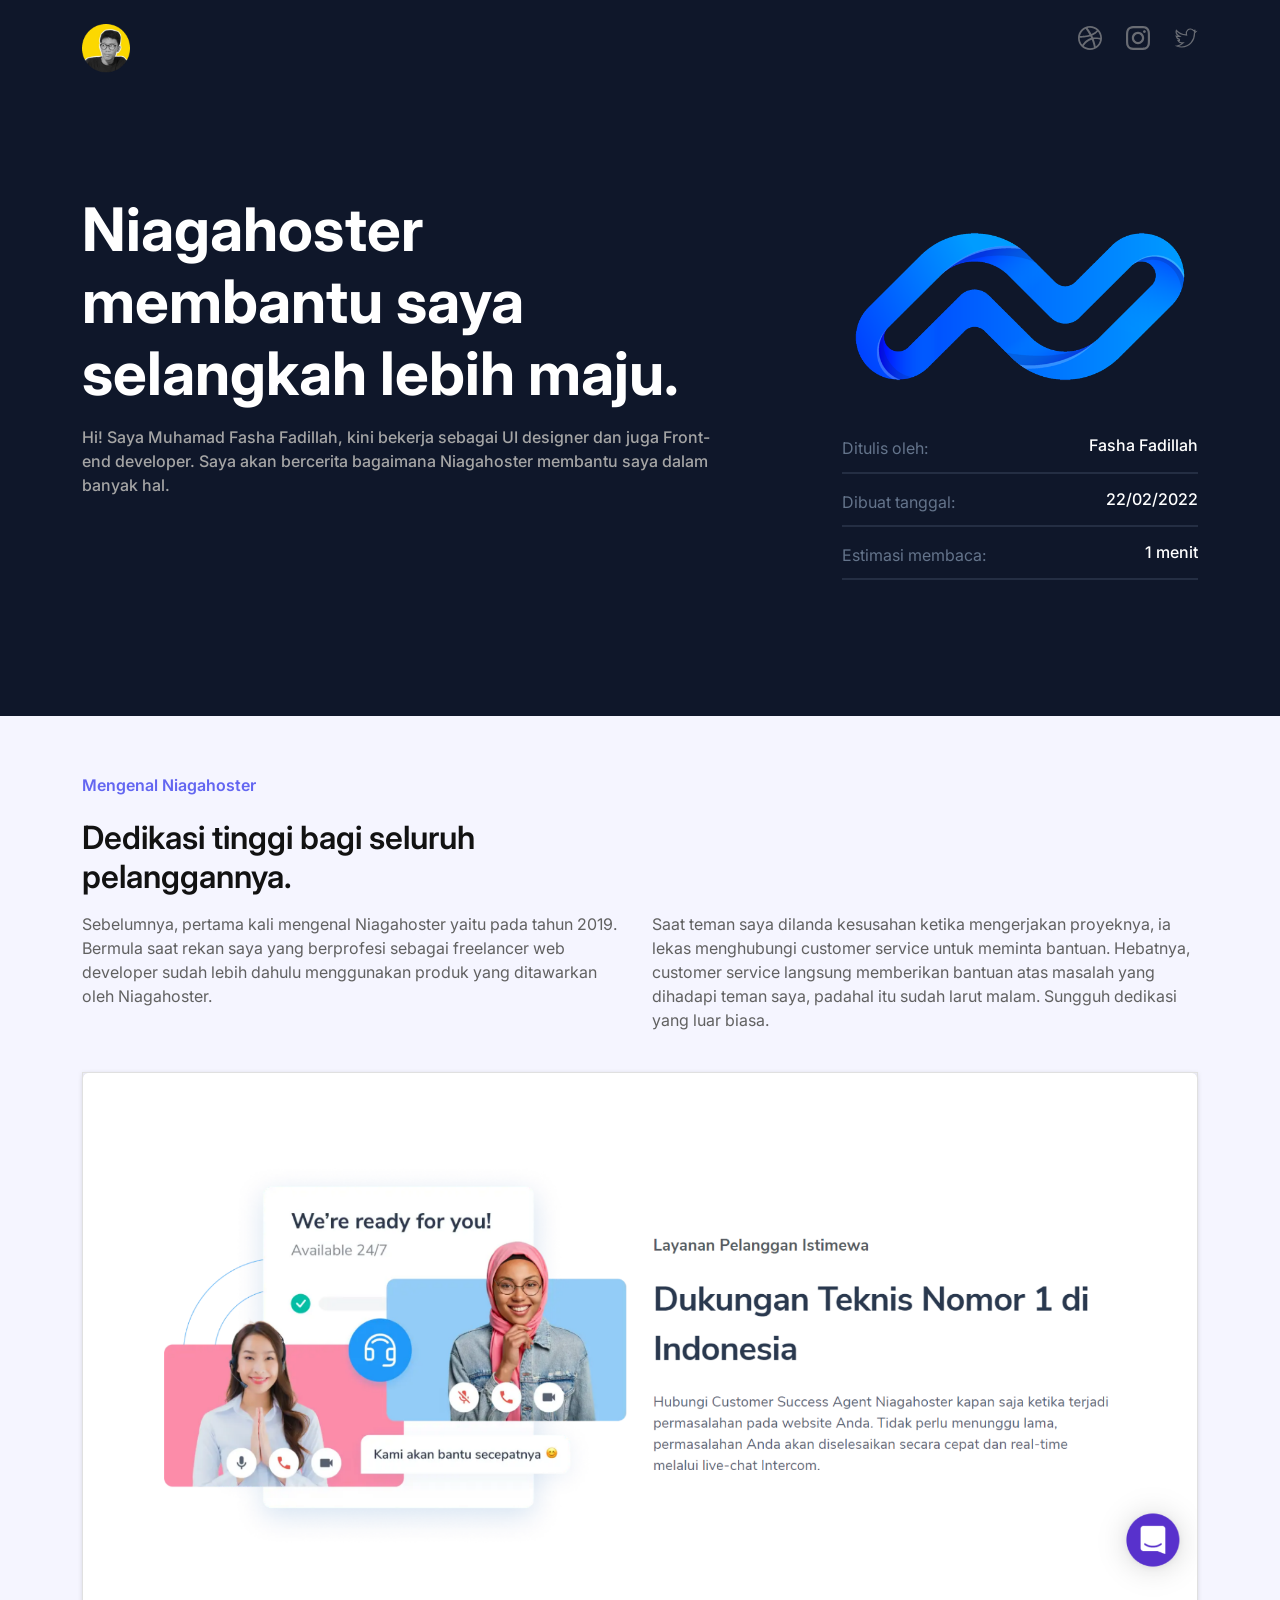
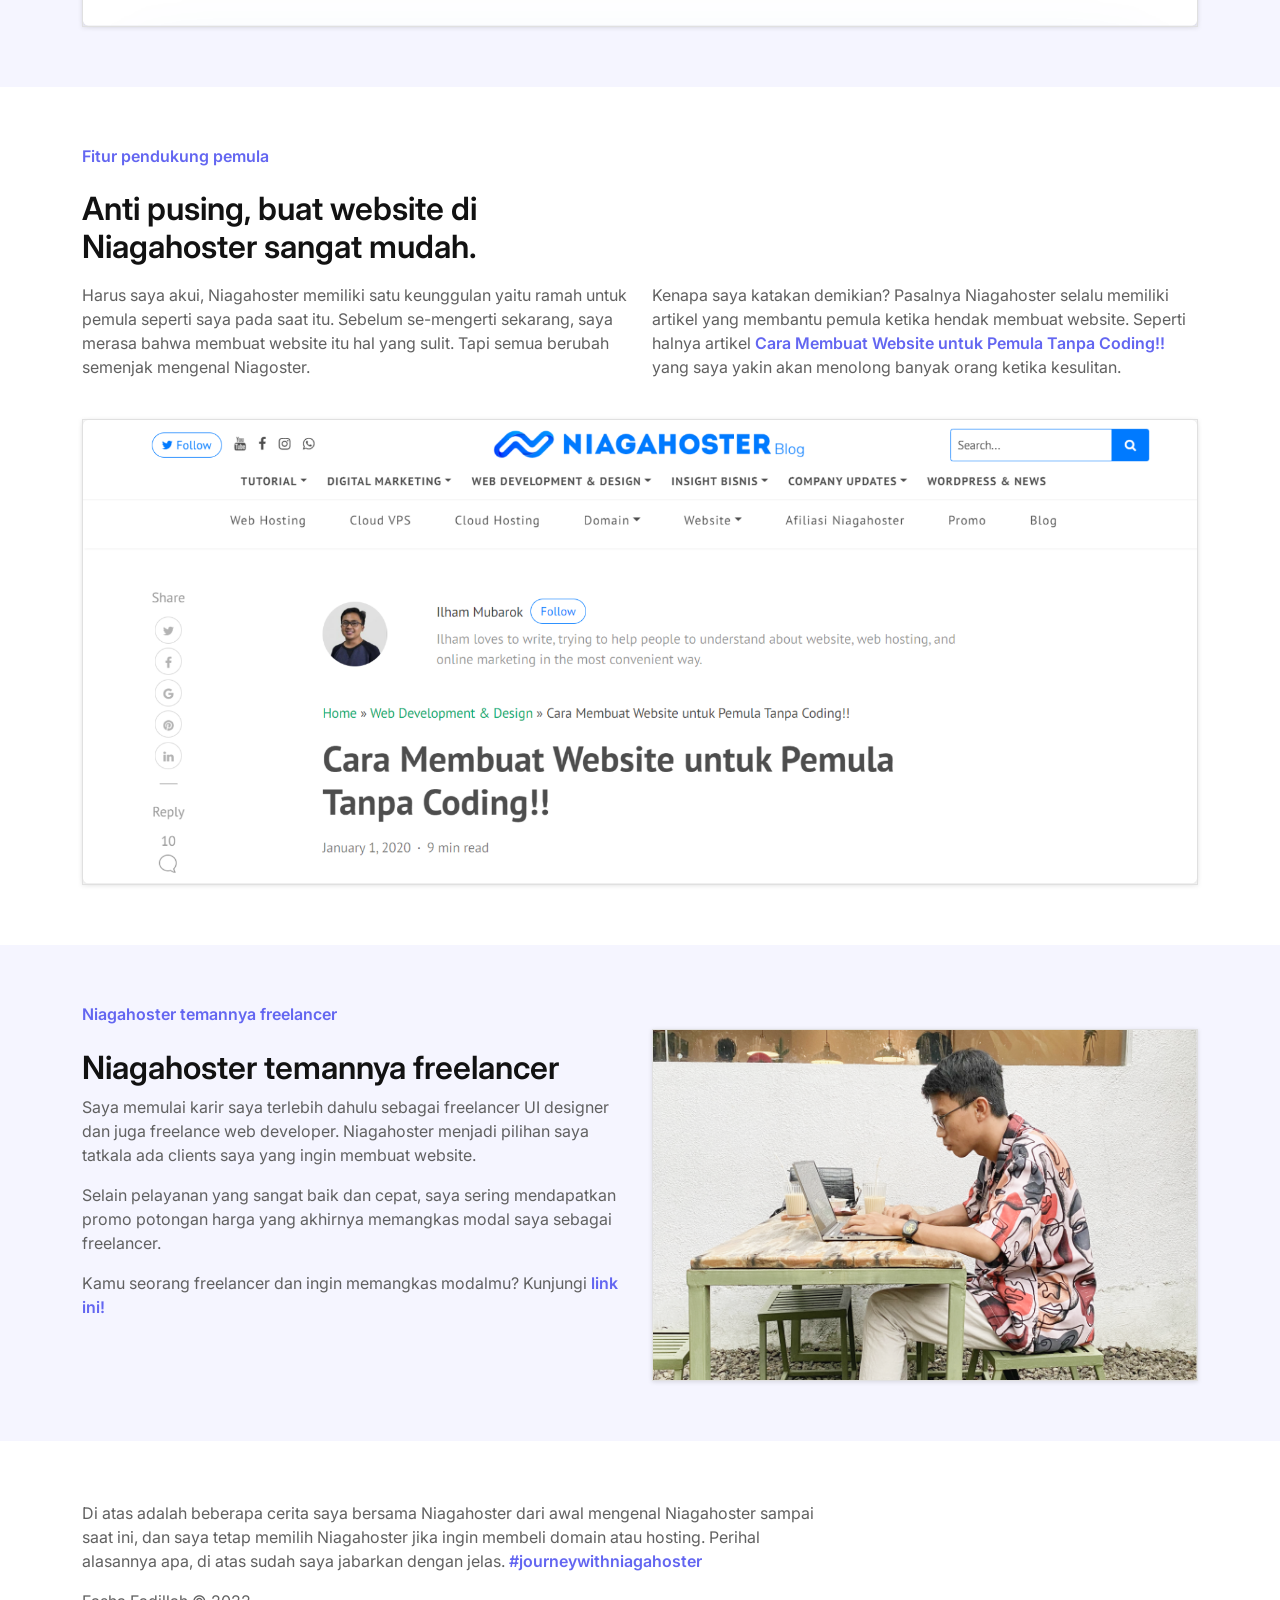
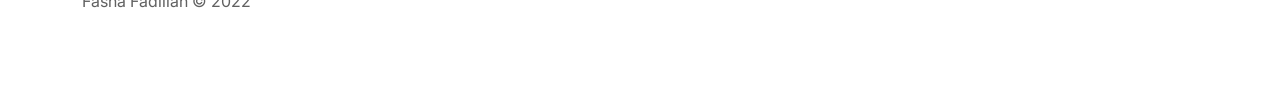
==== index.html @ b2627de4 "commit pertama bismillah menang lomba" ====
<!DOCTYPE html>
<html lang="en">
  <head>
    <meta charset="utf-8" />
    <meta name="viewport" content="width=device-width, initial-scale=1" />
    <title>Fasha Fadillah | UI Designer</title>
    <link rel="preconnect" href="https://fonts.googleapis.com" />
    <link rel="preconnect" href="https://fonts.gstatic.com" crossorigin />
    <link href="https://fonts.googleapis.com/css2?family=Inter:wght@400;500;600;700&display=swap" rel="stylesheet" />
    <link href="https://cdn.jsdelivr.net/npm/bootstrap@5.2.0-beta1/dist/css/bootstrap.min.css" rel="stylesheet" integrity="sha384-0evHe/X+R7YkIZDRvuzKMRqM+OrBnVFBL6DOitfPri4tjfHxaWutUpFmBp4vmVor" crossorigin="anonymous" />
    <link rel="stylesheet" href="style.css" />
  </head>
  <body>
    <header>
      <!-- NAVBAR -->
      <nav class="mt-4">
        <div class="container">
          <div class="d-flex justify-content-between">
            <a href="#">
              <img width="48" src="assets/images/photo-profil.png" alt="photo-profil" />
            </a>
            <ul class="d-flex">
              <li class="pe-4">
                <a href="https://dribbble.com/fasfashan" target="_blank">
                  <img src="assets/icons/Dribbble.svg" alt="dribbble" />
                </a>
              </li>
              <li class="pe-4">
                <a href="https://Instagram.com/fasfashan" target="_blank">
                  <img src="assets/icons/Instagram.svg" alt="Instagram" />
                </a>
              </li>
              <li>
                <a href="https://Twitter.com/fasfashan" target="_blank">
                  <img src="assets/icons/Twitter.svg" alt="Twitter" />
                </a>
              </li>
            </ul>
          </div>
        </div>
      </nav>
      <!-- NAVBAR -->
      <!-- HERO SECTION -->
      <section id="hero-section">
        <div class="container">
          <div class="row align-items-start d-flex justify-content-between content-hero">
            <div class="col-xl-7">
              <h1>Niagahoster membantu saya selangkah lebih maju.</h1>
              <p>Hi! Saya Muhamad Fasha Fadillah, kini bekerja sebagai UI designer dan juga Front-end developer. Saya akan bercerita bagaimana Niagahoster membantu saya dalam banyak hal.</p>
            </div>
            <div class="col-xl-4 description">
              <img width="100%" class="mb-5" src="assets/images/niagahoster-logo-alt.png" alt="logo-niagahoster" />
              <div class="d-flex justify-content-between">
                <span>Ditulis oleh:</span>
                <h5>Fasha Fadillah</h5>
              </div>
              <hr />
              <div class="d-flex justify-content-between">
                <span>Dibuat tanggal:</span>
                <h5>22/02/2022</h5>
              </div>
              <hr />
              <div class="d-flex justify-content-between">
                <span>Estimasi membaca:</span>
                <h5>1 menit</h5>
              </div>
              <hr />
            </div>
          </div>
        </div>
      </section>
    </header>
    <!-- HERO SECTION -->
    <!-- MENGENAL NIAGAHOSTER -->
    <section id="mengenal-niagahoster">
      <div class="container">
        <div class="row">
          <div class="col">
            <h5>Mengenal Niagahoster</h5>
          </div>
        </div>
        <div class="row">
          <div class="col-xl-6">
            <h2>Dedikasi tinggi bagi seluruh pelanggannya.</h2>
          </div>
        </div>
        <div class="row">
          <div class="col-xl-6">
            <p>Sebelumnya, pertama kali mengenal Niagahoster yaitu pada tahun 2019. Bermula saat rekan saya yang berprofesi sebagai freelancer web developer sudah lebih dahulu menggunakan produk yang ditawarkan oleh Niagahoster.</p>
          </div>
          <div class="col-xl-6">
            <p>
              Saat teman saya dilanda kesusahan ketika mengerjakan proyeknya, ia lekas menghubungi customer service untuk meminta bantuan. Hebatnya, customer service langsung memberikan bantuan atas masalah yang dihadapi teman saya, padahal
              itu sudah larut malam. Sungguh dedikasi yang luar biasa.
            </p>
          </div>
        </div>
        <div class="row img-section">
          <div class="col">
            <img width="100%" src="assets/images/customer-service.png" alt="customer-service" />
          </div>
        </div>
      </div>
    </section>
    <!-- MENGENAL NIAGAHOSTER -->
    <!-- FITUR NIAGAHOSTER -->
    <section id="fitur-pemula">
      <div class="container">
        <div class="row">
          <div class="col">
            <h5>Fitur pendukung pemula</h5>
          </div>
        </div>
        <div class="row">
          <div class="col-xl-6">
            <h2>Anti pusing, buat website di Niagahoster sangat mudah.</h2>
          </div>
        </div>
        <div class="row">
          <div class="col-xl-6">
            <p>
              Harus saya akui, Niagahoster memiliki satu keunggulan yaitu ramah untuk pemula seperti saya pada saat itu. Sebelum se-mengerti sekarang, saya merasa bahwa membuat website itu hal yang sulit. Tapi semua berubah semenjak
              mengenal Niagoster.
            </p>
          </div>
          <div class="col-xl-6">
            <p>
              Kenapa saya katakan demikian? Pasalnya Niagahoster selalu memiliki artikel yang membantu pemula ketika hendak membuat website. Seperti halnya artikel
              <span> <a href="https://www.niagahoster.co.id/blog/cara-membuat-website/" target="_blank"> Cara Membuat Website untuk Pemula Tanpa Coding!!</a></span> yang saya yakin akan menolong banyak orang ketika kesulitan.
            </p>
          </div>
        </div>
        <div class="row img-section">
          <div class="col">
            <img width="100%" src="assets/images/blog-niagahoster.png" alt="blog-niagahoster" />
          </div>
        </div>
      </div>
    </section>
    <!-- FITUR NIAGAHOSTER -->
    <!-- MENGENAL NIAGAHOSTER -->
    <section id="mengenal-niagahoster">
      <div class="container">
        <div class="row">
          <div class="col"></div>
        </div>

        <div class="row">
          <div class="col-xl-6">
            <h5>Niagahoster temannya freelancer</h5>
            <h2>Niagahoster temannya freelancer</h2>
            <p>Saya memulai karir saya terlebih dahulu sebagai freelancer UI designer dan juga freelance web developer. Niagahoster menjadi pilihan saya tatkala ada clients saya yang ingin membuat website.</p>
            <p>Selain pelayanan yang sangat baik dan cepat, saya sering mendapatkan promo potongan harga yang akhirnya memangkas modal saya sebagai freelancer.</p>
            <p>
              Kamu seorang freelancer dan ingin memangkas modalmu? Kunjungi <span> <a href="https://www.niagahoster.co.id/" target="_blank"> link ini!</a></span>
            </p>
          </div>
          <div class="col-xl-6">
            <img width="100%" src="assets/images/foto-fasha.png" alt="foto-fasha" />
          </div>
          <div class="row img-section"></div>
        </div>
      </div>
    </section>
    <!-- MENGENAL NIAGAHOSTER -->
    <!-- FOOTER -->
    <footer>
      <div class="container">
        <div class="row">
          <div class="col-xl-8">
            <p>
              Di atas adalah beberapa cerita saya bersama Niagahoster dari awal mengenal Niagahoster sampai saat ini, dan saya tetap memilih Niagahoster jika ingin membeli domain atau hosting. Perihal alasannya apa, di atas sudah saya
              jabarkan dengan jelas. <span>#journeywithniagahoster</span>
            </p>
            <p>Fasha Fadillah © 2022</p>
          </div>
          <div class="col-xl-3"></div>
        </div>
      </div>
    </footer>
    <!-- FOOTER -->
    <script src="https://cdn.jsdelivr.net/npm/bootstrap@5.2.0-beta1/dist/js/bootstrap.bundle.min.js" integrity="sha384-pprn3073KE6tl6bjs2QrFaJGz5/SUsLqktiwsUTF55Jfv3qYSDhgCecCxMW52nD2" crossorigin="anonymous"></script>
  </body>
</html>
---- style.css ----
body {
  font-family: "Inter", sans-serif;
  background-color: #0f172a;
}
.container {
  width: 95%;
}
ul {
  padding-left: 0;
}
li {
  list-style: none;
}
nav ul li a img {
  opacity: 0.6;
}
nav ul li a img:hover {
  opacity: 1;
  transition: all 0.3s;
}

#hero-section .content-hero {
  padding: 120px 0;
}
#hero-section h1 {
  color: white;
  font-size: 3.75rem;
  font-weight: 700;
}
#hero-section p {
  color: #a5a5a5;
  font-weight: 500;
  margin-top: 16px;
}
#hero-section span {
  color: #64748b;
}
#hero-section hr {
  border: 1px solid #64748b;
  margin-top: 8px;
}
#hero-section h5 {
  font-size: 1rem;
  color: white;
  font-weight: 500;
}

#hero-section .description {
  margin-top: 32px;
}

#mengenal-niagahoster {
  background-color: #f5f5ff;
  padding: 60px 0;
}
#mengenal-niagahoster h5 {
  color: #6366f1;
  margin-bottom: 24px;
  font-weight: 600;
  font-size: 1rem;
}
#mengenal-niagahoster h2 {
  color: #121212;
  font-size: 2rem;
  font-weight: 600;
}
#mengenal-niagahoster p {
  color: #616161;
  margin-top: 8px;
}
#mengenal-niagahoster img {
  margin-top: 24px;
  border: 1px solid #e0e0e0;
  filter: drop-shadow(0px 1px 2px rgba(0, 0, 0, 0.12));
}

#mengenal-niagahoster p span a {
  color: #6366f1;
  font-weight: 600;
  text-decoration: none;
}
#mengenal-niagahoster p span a:hover {
  color: #4647a7;
  font-weight: 600;
  text-decoration: none;
}

#fitur-pemula {
  padding: 60px 0;
  background-color: rgb(255, 255, 255);
}
#fitur-pemula h5 {
  color: #6366f1;
  margin-bottom: 24px;
  font-weight: 600;
  font-size: 1rem;
}
#fitur-pemula h2 {
  color: #121212;
  font-size: 2rem;
  font-weight: 600;
}
#fitur-pemula p {
  color: #616161;
  margin-top: 8px;
}
#fitur-pemula img {
  margin-top: 24px;
  border: 1px solid #e0e0e0;
  filter: drop-shadow(0px 1px 2px rgba(0, 0, 0, 0.12));
}
#fitur-pemula p span a {
  color: #6366f1;
  font-weight: 600;
  text-decoration: none;
}
#fitur-pemula p span :hover {
  color: #4647a7;
  font-weight: 600;
  text-decoration: none;
}

footer {
  padding: 60px 0;
  background-color: white;
}
footer p {
  color: #616161;
}
footer p span {
  color: #6366f1;
  font-weight: 600;
}
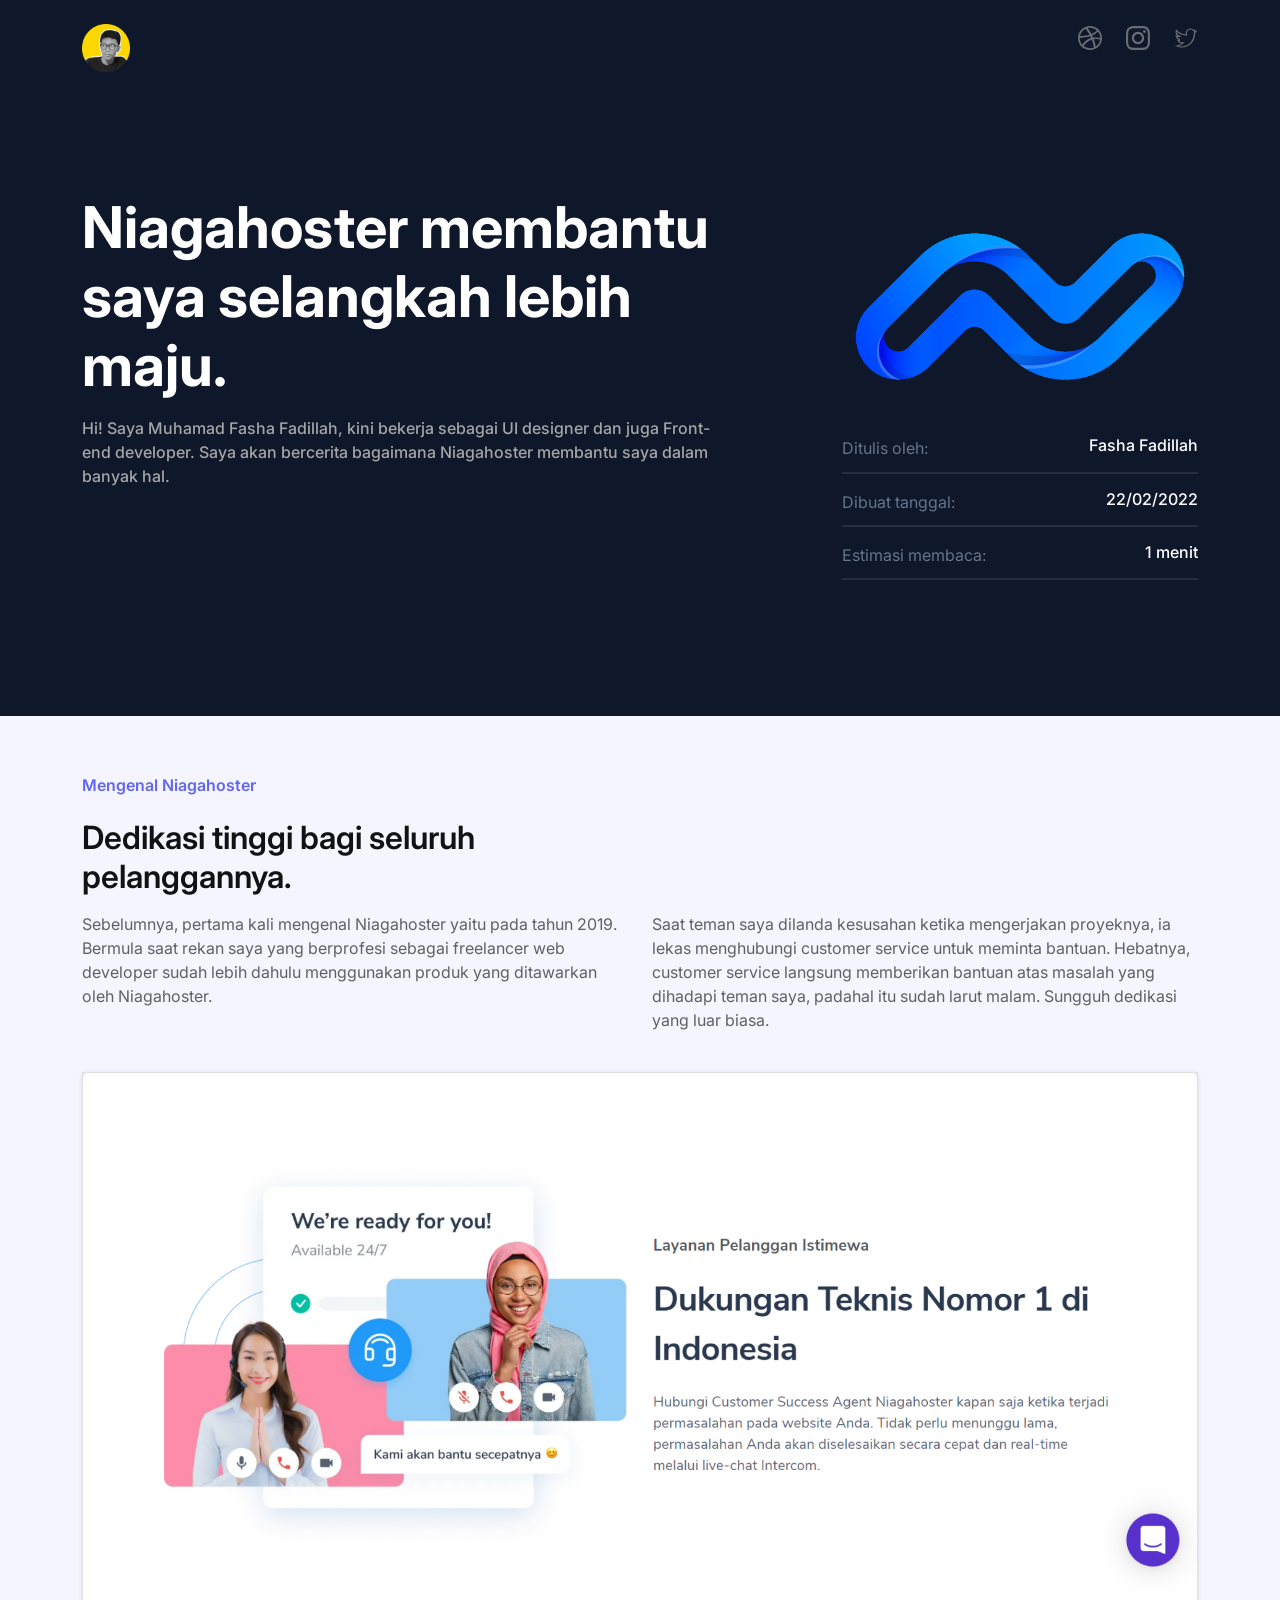
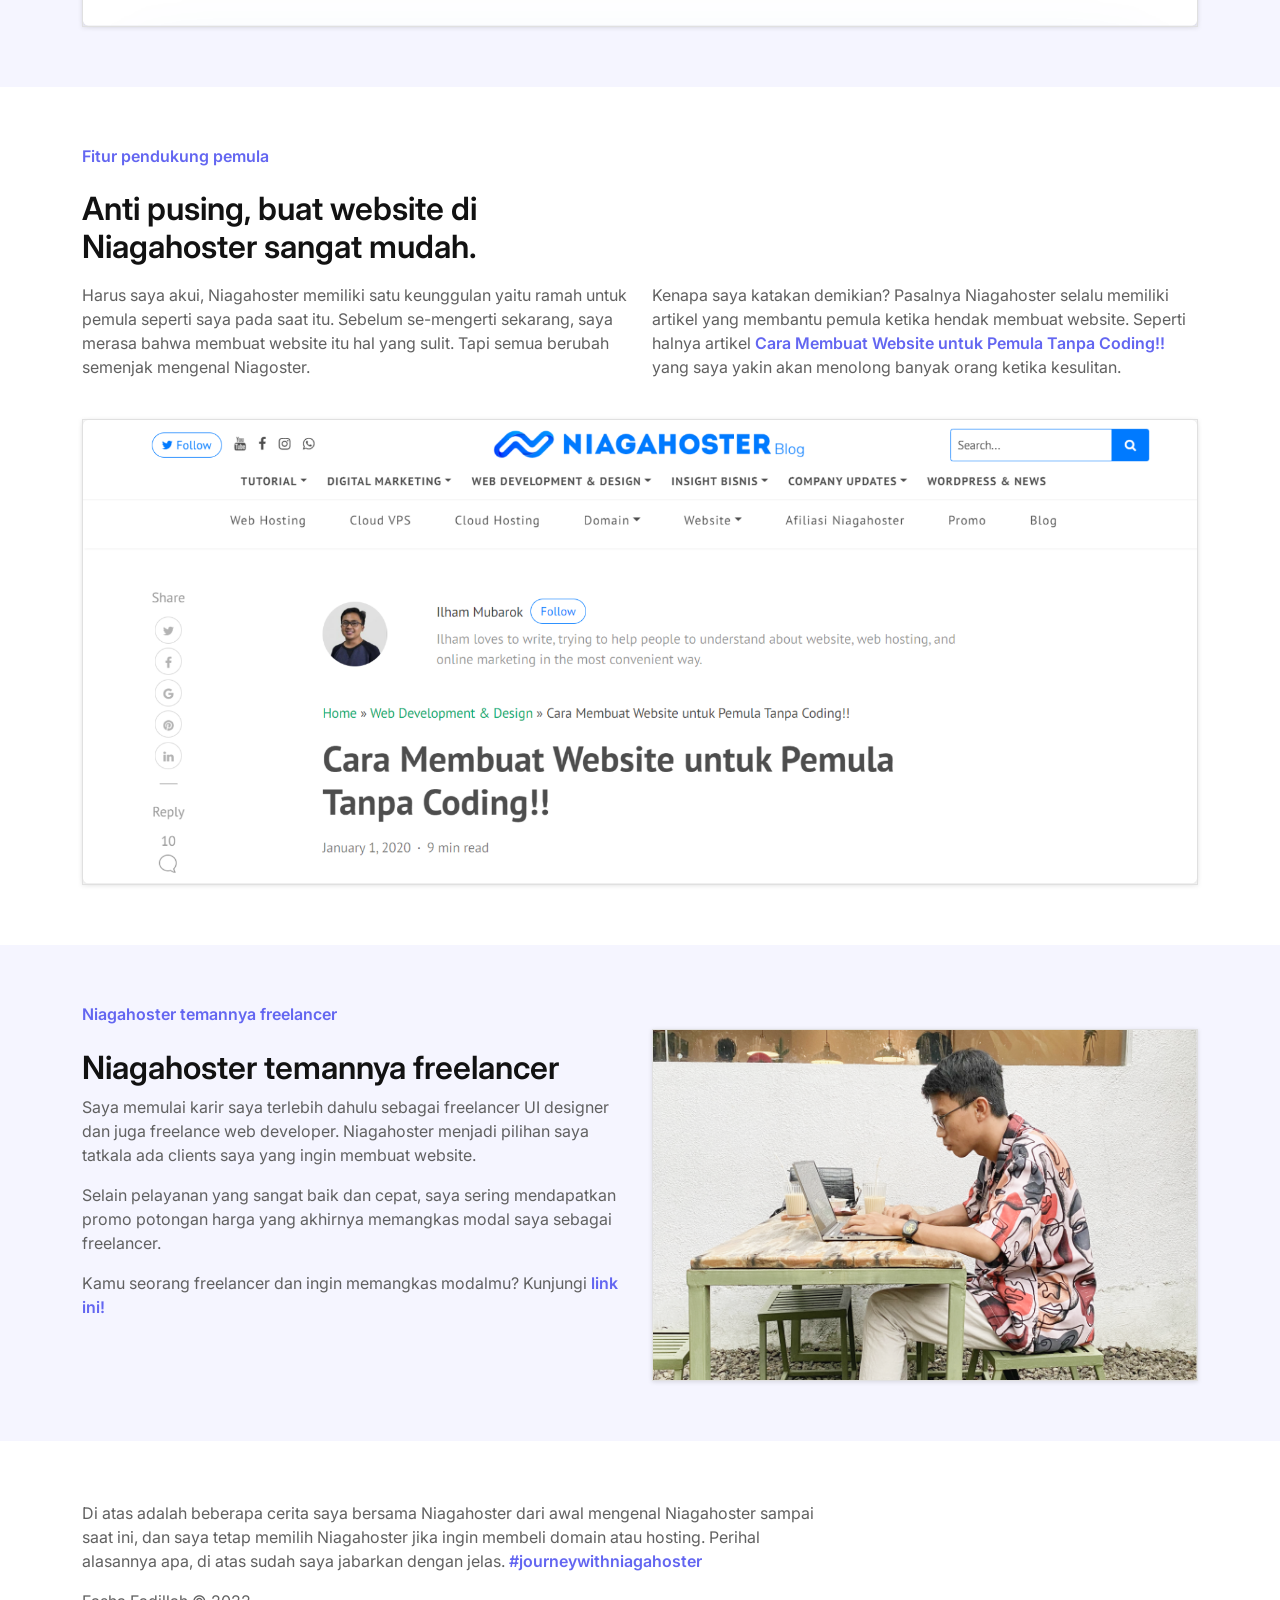
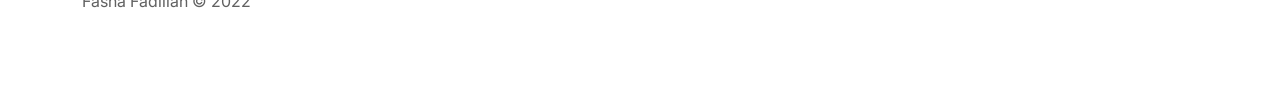
==== commit b0919e98: "menambahkan favicon dan mengubah font size hero section" ====
--- a/index.html
+++ b/index.html
@@ -4,6 +4,7 @@
     <meta charset="utf-8" />
     <meta name="viewport" content="width=device-width, initial-scale=1" />
     <title>Fasha Fadillah | UI Designer</title>
+    <link rel="icon" type="image/x-icon" href="/assets/images/favicon-32x32.ico" />
     <link rel="preconnect" href="https://fonts.googleapis.com" />
     <link rel="preconnect" href="https://fonts.gstatic.com" crossorigin />
     <link href="https://fonts.googleapis.com/css2?family=Inter:wght@400;500;600;700&display=swap" rel="stylesheet" />
--- a/style.css
+++ b/style.css
@@ -24,7 +24,7 @@
 }
 #hero-section h1 {
   color: white;
-  font-size: 3.75rem;
+  font-size: 3.6rem;
   font-weight: 700;
 }
 #hero-section p {
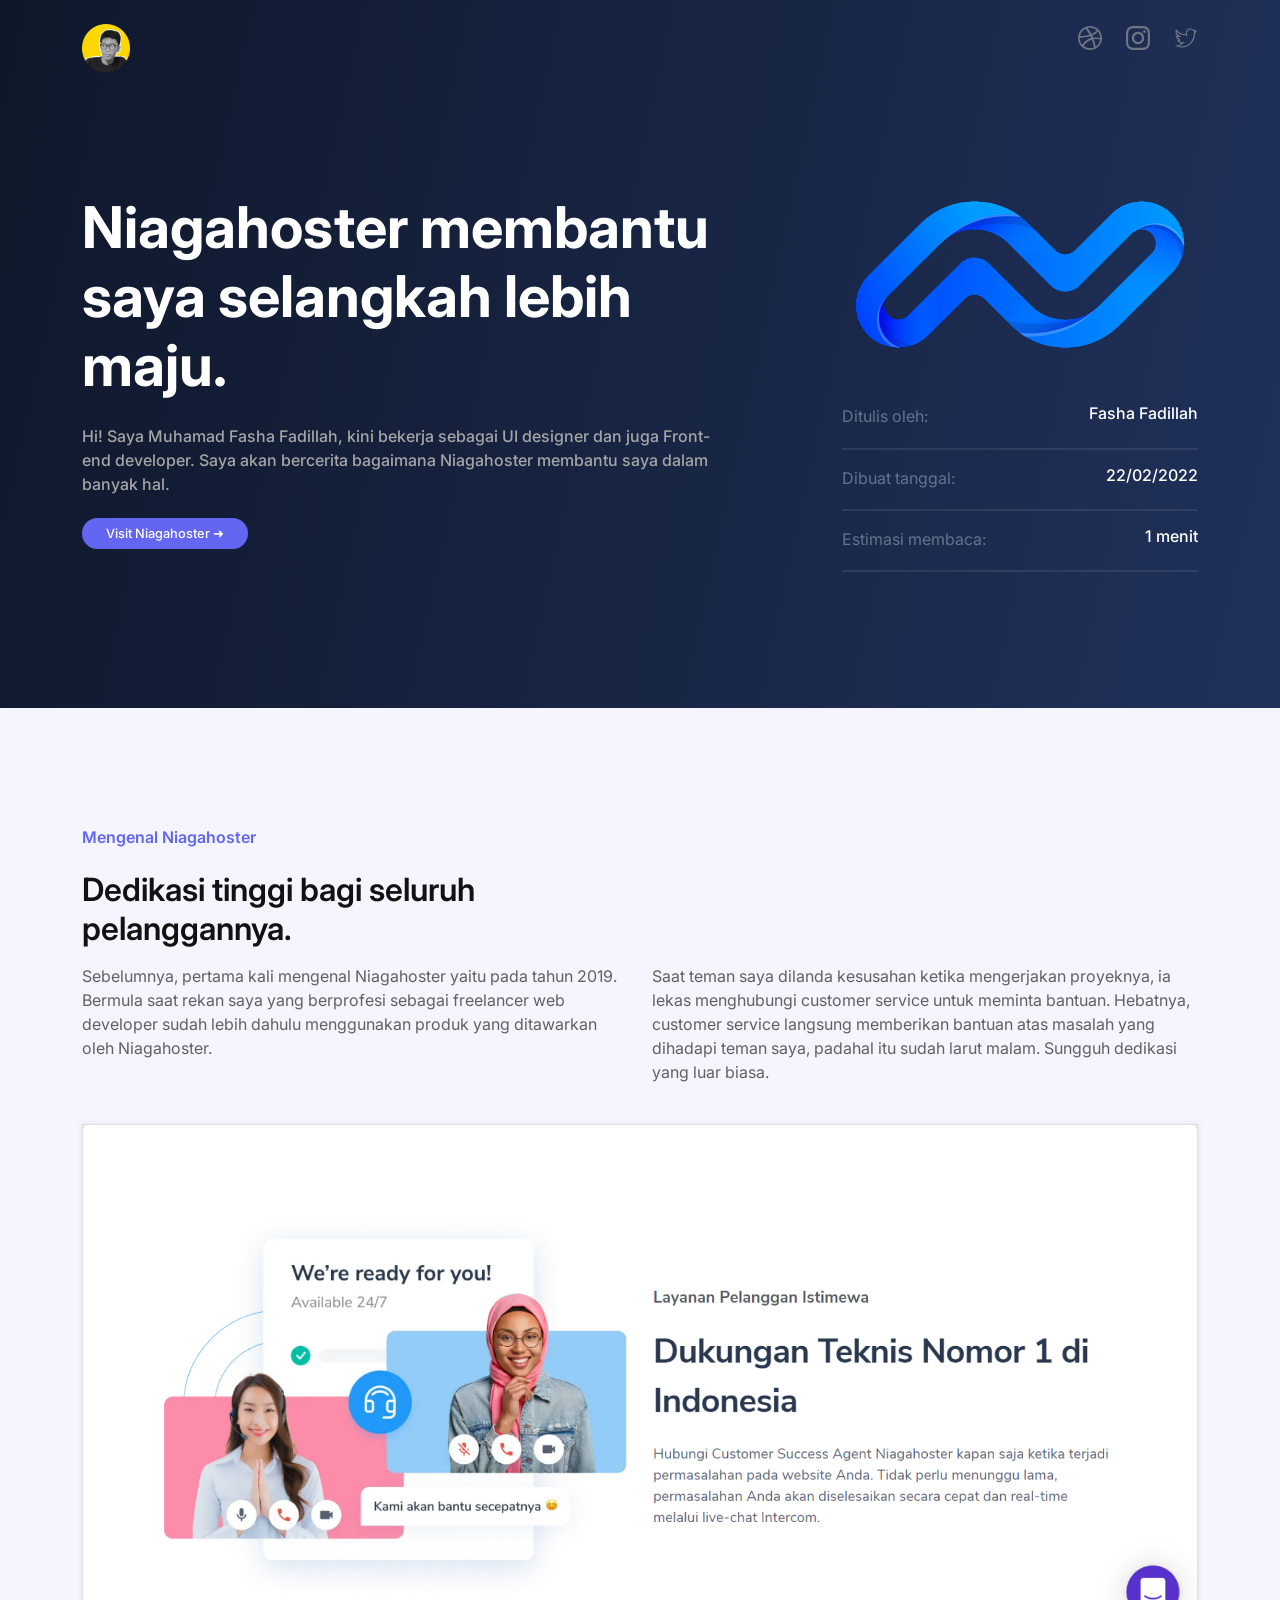
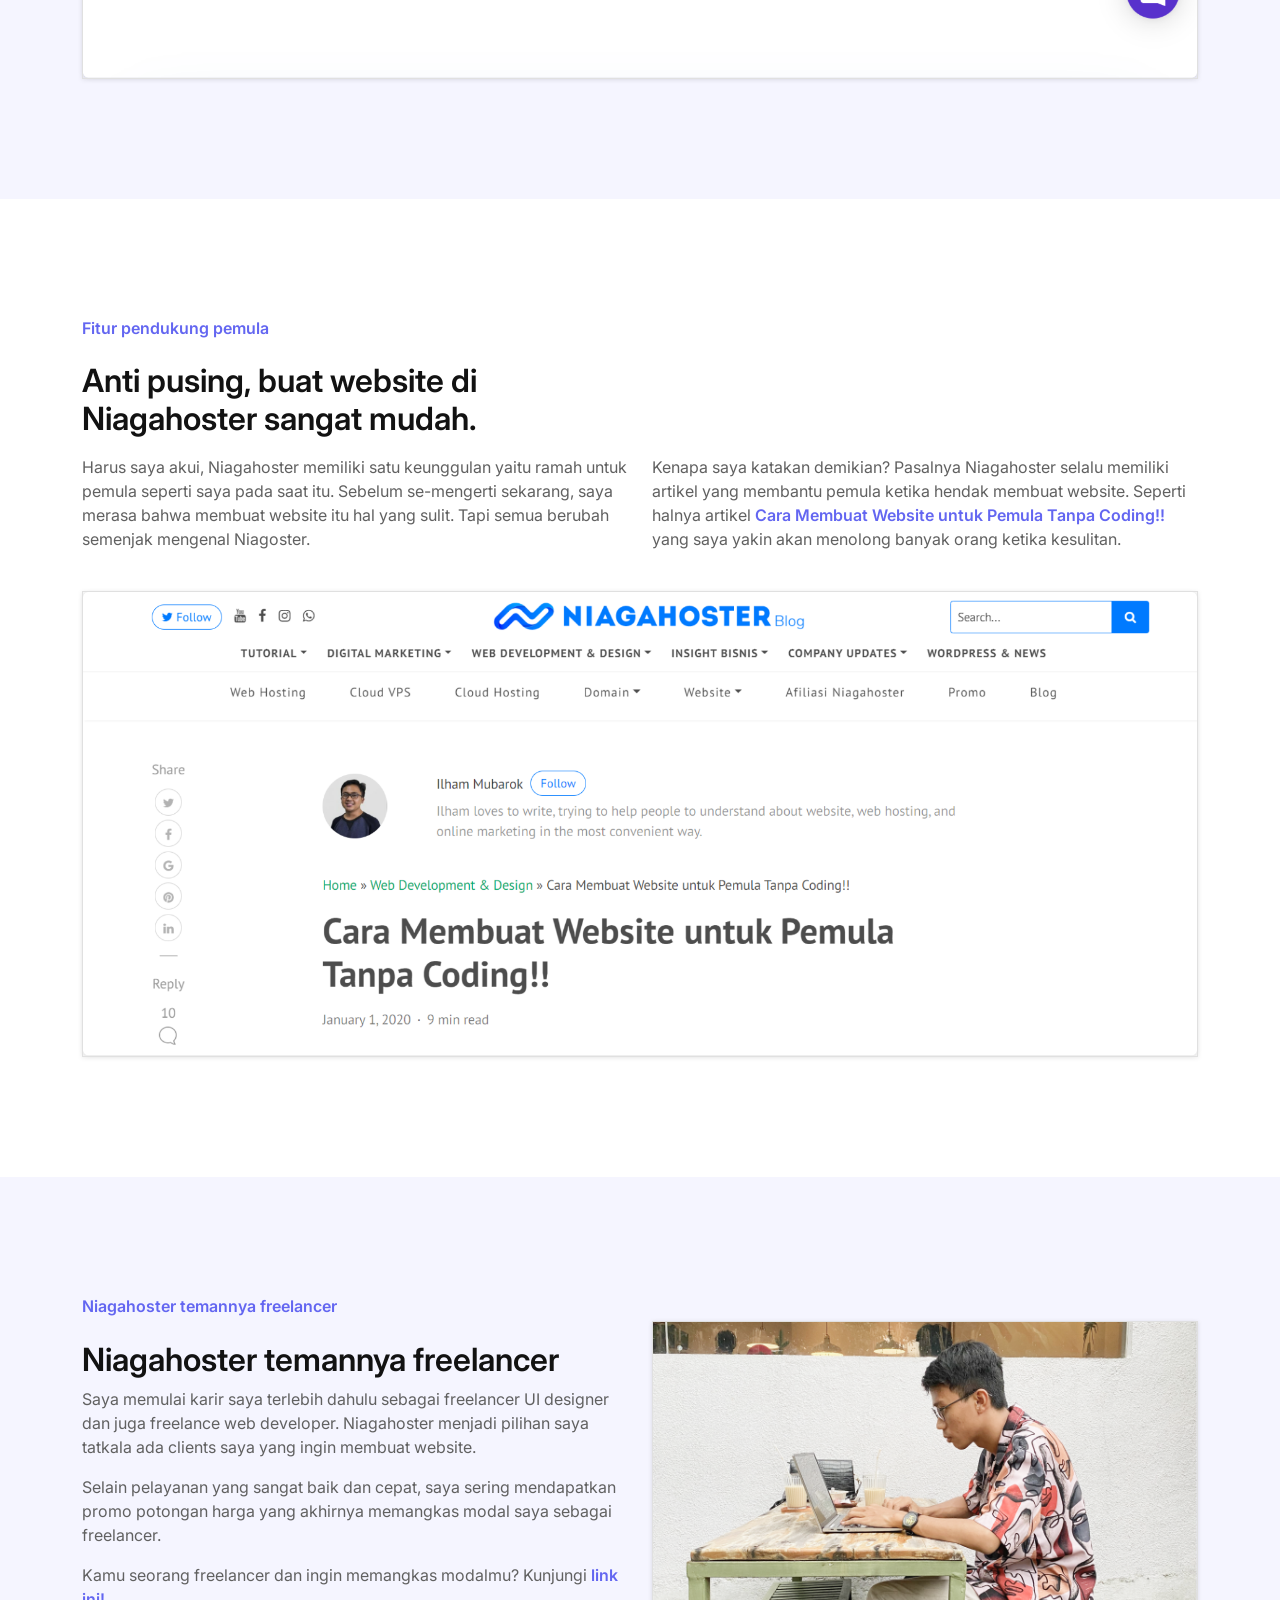
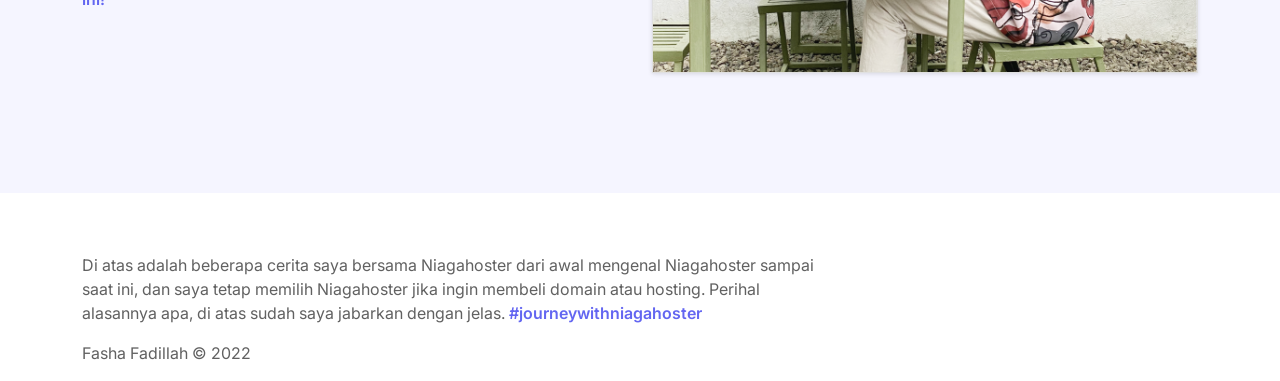
==== commit 5b97e39c: "mengubah bg color header dan menambahkan button" ====
--- a/index.html
+++ b/index.html
@@ -12,65 +12,65 @@
     <link rel="stylesheet" href="style.css" />
   </head>
   <body>
-    <header>
-      <!-- NAVBAR -->
-      <nav class="mt-4">
-        <div class="container">
-          <div class="d-flex justify-content-between">
-            <a href="#">
-              <img width="48" src="assets/images/photo-profil.png" alt="photo-profil" />
-            </a>
-            <ul class="d-flex">
-              <li class="pe-4">
-                <a href="https://dribbble.com/fasfashan" target="_blank">
-                  <img src="assets/icons/Dribbble.svg" alt="dribbble" />
-                </a>
-              </li>
-              <li class="pe-4">
-                <a href="https://Instagram.com/fasfashan" target="_blank">
-                  <img src="assets/icons/Instagram.svg" alt="Instagram" />
-                </a>
-              </li>
-              <li>
-                <a href="https://Twitter.com/fasfashan" target="_blank">
-                  <img src="assets/icons/Twitter.svg" alt="Twitter" />
-                </a>
-              </li>
-            </ul>
+    <!-- NAVBAR -->
+    <nav class="mt-4">
+      <div class="container">
+        <div class="d-flex justify-content-between">
+          <a href="#">
+            <img width="48" src="assets/images/photo-profil.png" alt="photo-profil" />
+          </a>
+          <ul class="d-flex">
+            <li class="pe-4">
+              <a href="https://dribbble.com/fasfashan" target="_blank">
+                <img src="assets/icons/Dribbble.svg" alt="dribbble" />
+              </a>
+            </li>
+            <li class="pe-4">
+              <a href="https://Instagram.com/fasfashan" target="_blank">
+                <img src="assets/icons/Instagram.svg" alt="Instagram" />
+              </a>
+            </li>
+            <li>
+              <a href="https://Twitter.com/fasfashan" target="_blank">
+                <img src="assets/icons/Twitter.svg" alt="Twitter" />
+              </a>
+            </li>
+          </ul>
+        </div>
+      </div>
+    </nav>
+    <!-- NAVBAR -->
+    <!-- HERO SECTION -->
+    <section id="hero-section">
+      <div class="container">
+        <div class="row align-items-start d-flex justify-content-between content-hero">
+          <div class="col-xl-7 col-lg-7 col-md-7">
+            <h1>Niagahoster membantu saya selangkah lebih maju.</h1>
+            <p>Hi! Saya Muhamad Fasha Fadillah, kini bekerja sebagai UI designer dan juga Front-end developer. Saya akan bercerita bagaimana Niagahoster membantu saya dalam banyak hal.</p>
+            <a href="https://niagahoster.co.id" class="btn-hero">Visit Niagahoster ➜</a>
+          </div>
+          <div class="col-xl-4 col-lg-4 col-md-4 description">
+            <img width="100%" class="mb-5" src="assets/images/niagahoster-logo-alt.png" alt="logo-niagahoster" />
+            <div class="d-flex justify-content-between">
+              <span>Ditulis oleh:</span>
+              <h5>Fasha Fadillah</h5>
+            </div>
+            <hr />
+            <div class="d-flex justify-content-between">
+              <span>Dibuat tanggal:</span>
+              <h5>22/02/2022</h5>
+            </div>
+            <hr />
+            <div class="d-flex justify-content-between">
+              <span>Estimasi membaca:</span>
+              <h5>1 menit</h5>
+            </div>
+            <hr />
           </div>
         </div>
-      </nav>
-      <!-- NAVBAR -->
-      <!-- HERO SECTION -->
-      <section id="hero-section">
-        <div class="container">
-          <div class="row align-items-start d-flex justify-content-between content-hero">
-            <div class="col-xl-7">
-              <h1>Niagahoster membantu saya selangkah lebih maju.</h1>
-              <p>Hi! Saya Muhamad Fasha Fadillah, kini bekerja sebagai UI designer dan juga Front-end developer. Saya akan bercerita bagaimana Niagahoster membantu saya dalam banyak hal.</p>
-            </div>
-            <div class="col-xl-4 description">
-              <img width="100%" class="mb-5" src="assets/images/niagahoster-logo-alt.png" alt="logo-niagahoster" />
-              <div class="d-flex justify-content-between">
-                <span>Ditulis oleh:</span>
-                <h5>Fasha Fadillah</h5>
-              </div>
-              <hr />
-              <div class="d-flex justify-content-between">
-                <span>Dibuat tanggal:</span>
-                <h5>22/02/2022</h5>
-              </div>
-              <hr />
-              <div class="d-flex justify-content-between">
-                <span>Estimasi membaca:</span>
-                <h5>1 menit</h5>
-              </div>
-              <hr />
-            </div>
-          </div>
-        </div>
-      </section>
-    </header>
+      </div>
+    </section>
+
     <!-- HERO SECTION -->
     <!-- MENGENAL NIAGAHOSTER -->
     <section id="mengenal-niagahoster">
--- a/style.css
+++ b/style.css
@@ -1,6 +1,6 @@
 body {
   font-family: "Inter", sans-serif;
-  background-color: #0f172a;
+  background: linear-gradient(102.36deg, #0f172a 0%, rgba(30, 53, 107, 0.96) 100%);
 }
 .container {
   width: 95%;
@@ -19,6 +19,27 @@
   transition: all 0.3s;
 }
 
+.btn-hero {
+  padding: 8px 24px;
+  color: white;
+  background-color: #6366f1;
+  text-decoration: none;
+  border-radius: 60px;
+  font-size: 0.8rem;
+  font-weight: 500;
+  transition: all 0.7s;
+}
+.btn-hero:hover {
+  padding: 8px 24px;
+  color: white;
+  background-color: #4647a7;
+  text-decoration: none;
+  border-radius: 60px;
+  font-size: 0.8rem;
+  font-weight: 500;
+  transition: all 0.7s;
+}
+
 #hero-section .content-hero {
   padding: 120px 0;
 }
@@ -30,14 +51,14 @@
 #hero-section p {
   color: #a5a5a5;
   font-weight: 500;
-  margin-top: 16px;
+  margin: 24px 0;
 }
 #hero-section span {
   color: #64748b;
 }
 #hero-section hr {
+  background-color: #64748b;
   border: 1px solid #64748b;
-  margin-top: 8px;
 }
 #hero-section h5 {
   font-size: 1rem;
@@ -45,13 +66,9 @@
   font-weight: 500;
 }
 
-#hero-section .description {
-  margin-top: 32px;
-}
-
 #mengenal-niagahoster {
   background-color: #f5f5ff;
-  padding: 60px 0;
+  padding: 120px 0;
 }
 #mengenal-niagahoster h5 {
   color: #6366f1;
@@ -86,7 +103,7 @@
 }
 
 #fitur-pemula {
-  padding: 60px 0;
+  padding: 120px 0;
   background-color: rgb(255, 255, 255);
 }
 #fitur-pemula h5 {
@@ -121,7 +138,7 @@
 }
 
 footer {
-  padding: 60px 0;
+  padding-top: 60px;
   background-color: white;
 }
 footer p {
@@ -131,3 +148,9 @@
   color: #6366f1;
   font-weight: 600;
 }
+
+@media (max-width: 767.98px) {
+  #hero-section .description {
+    margin-top: 60px;
+  }
+}
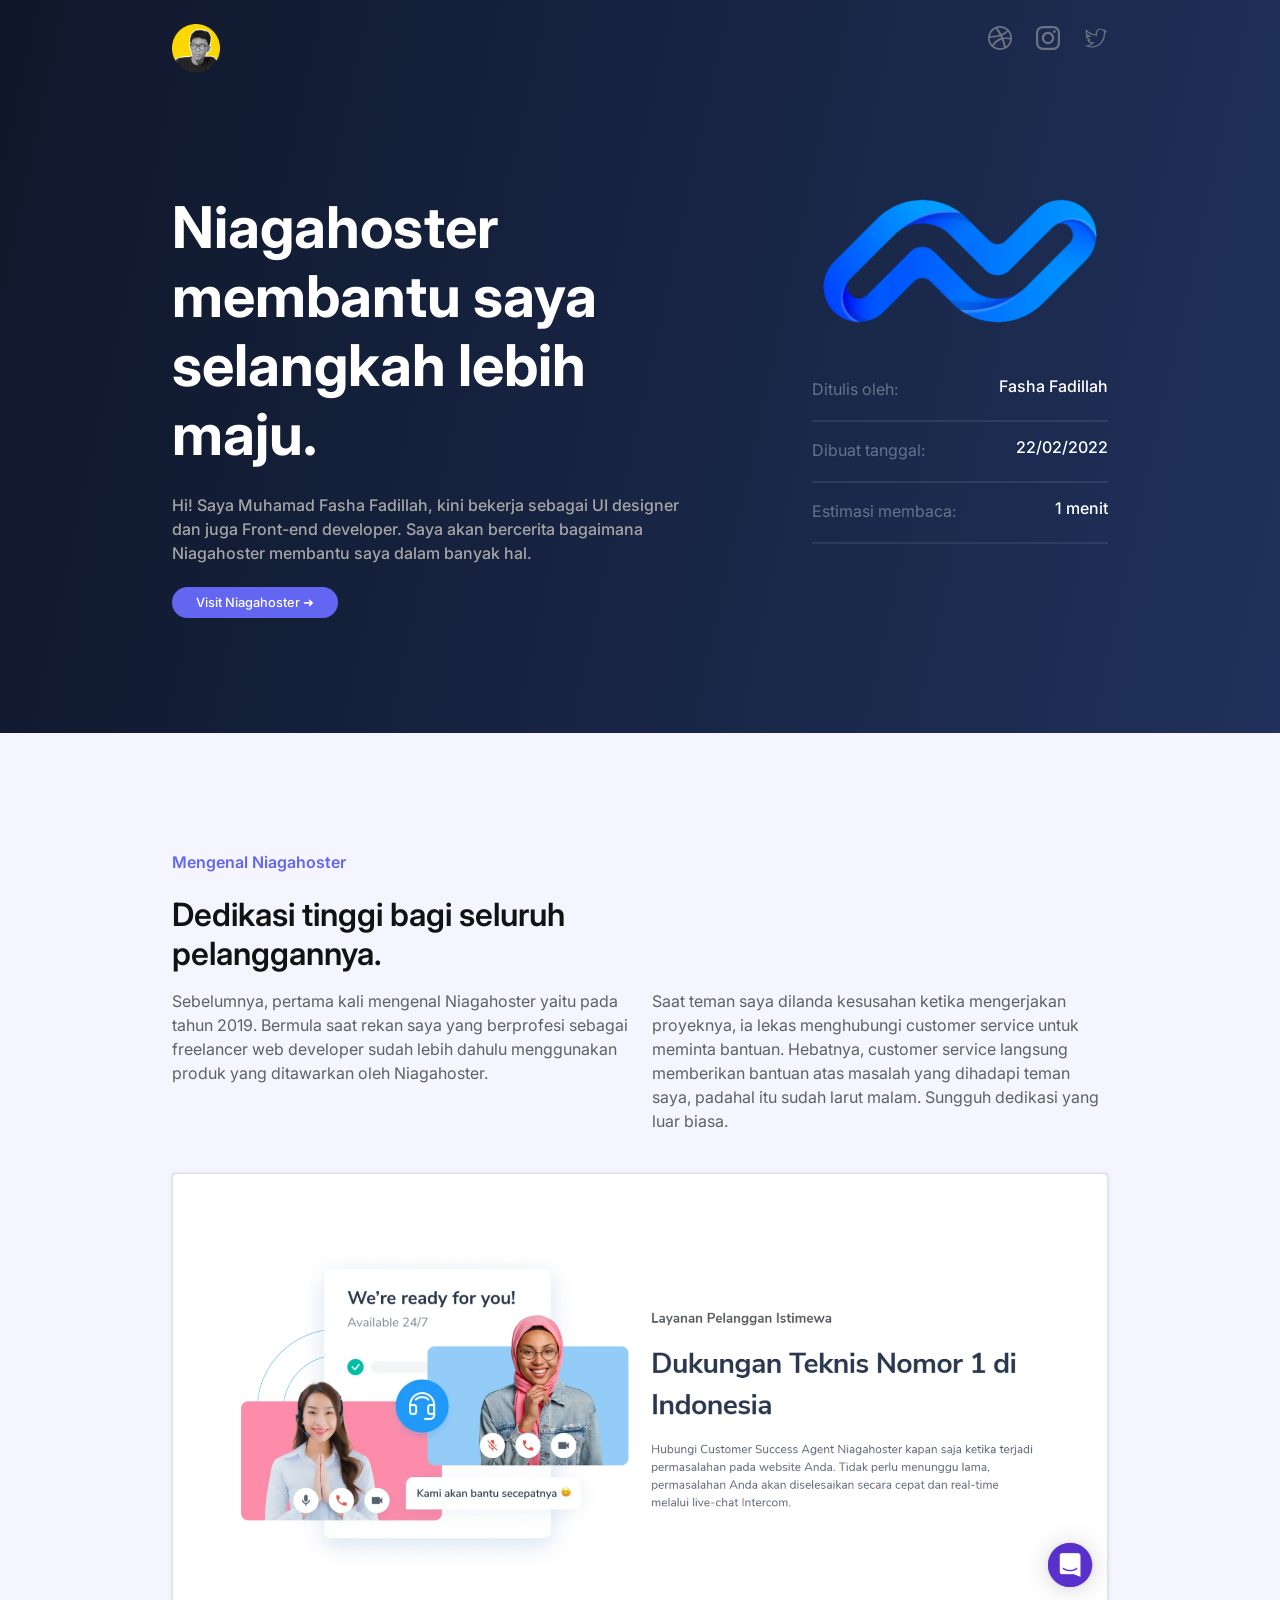
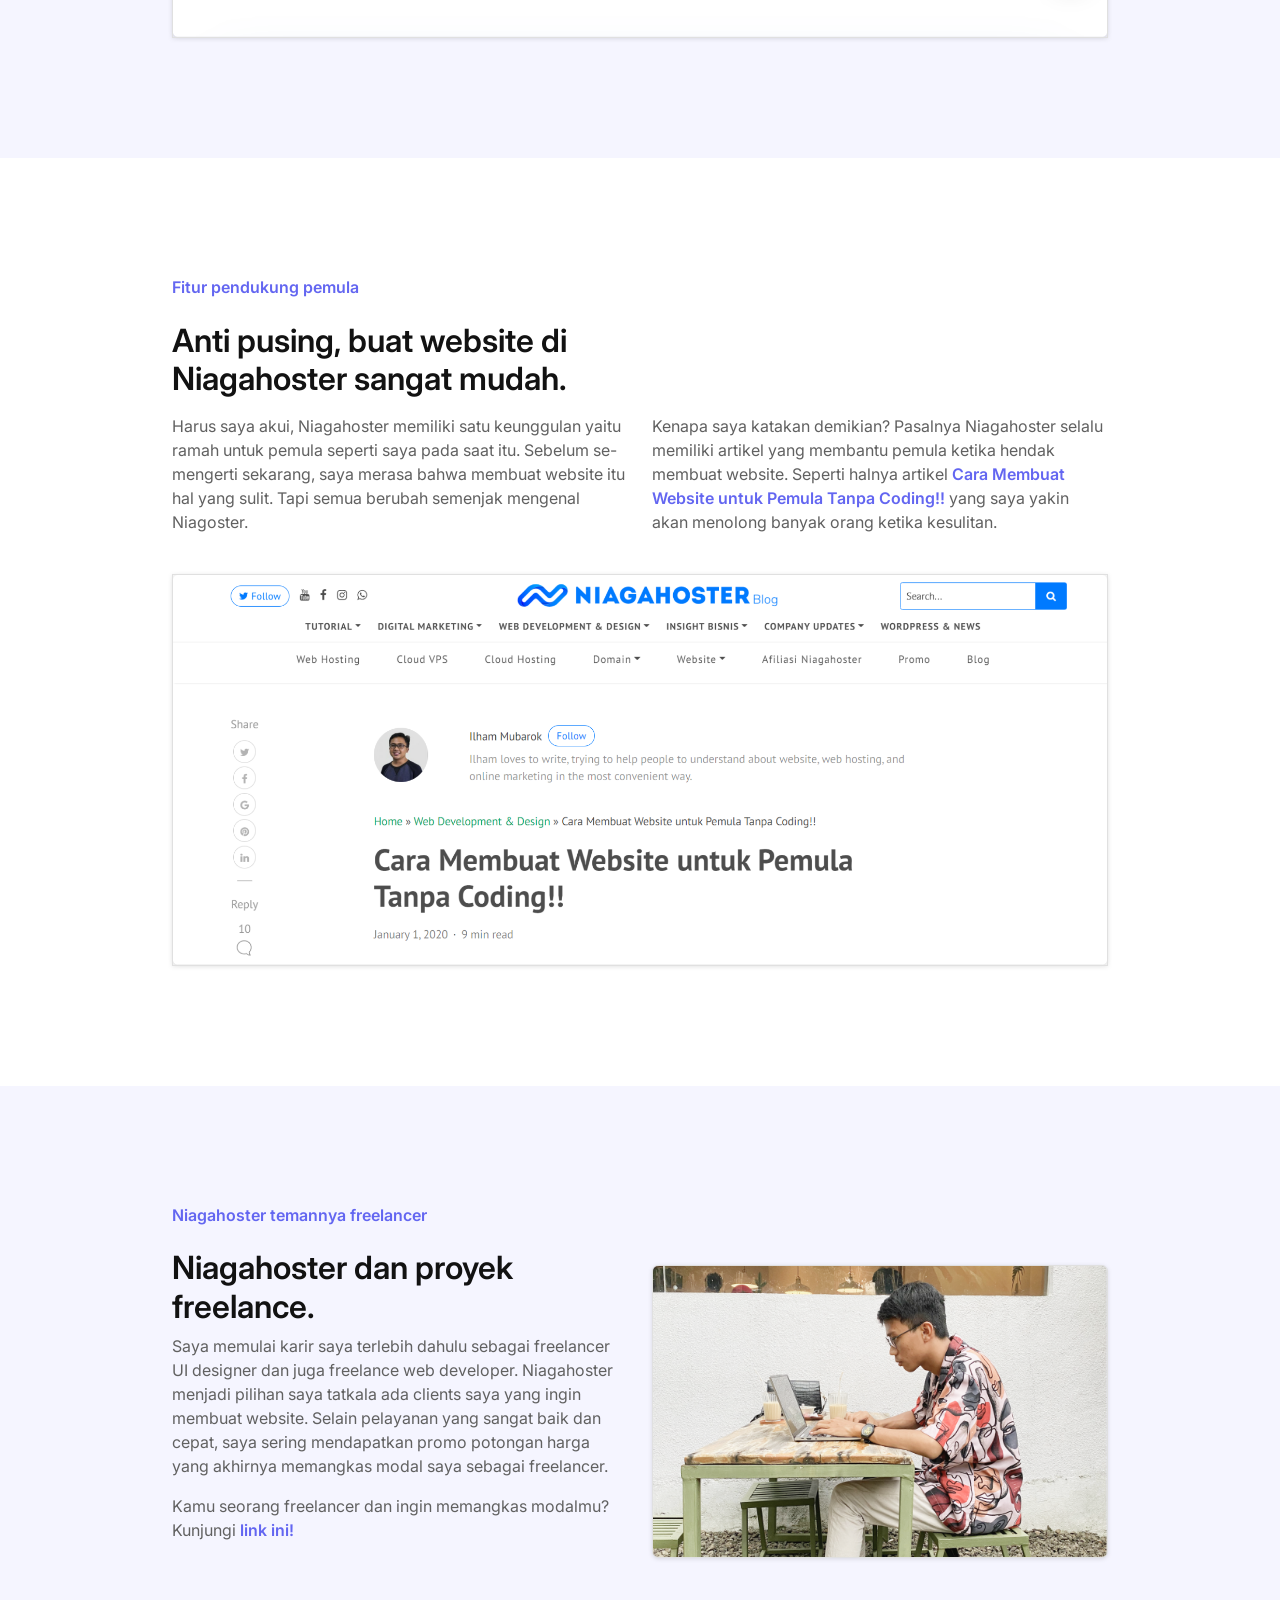
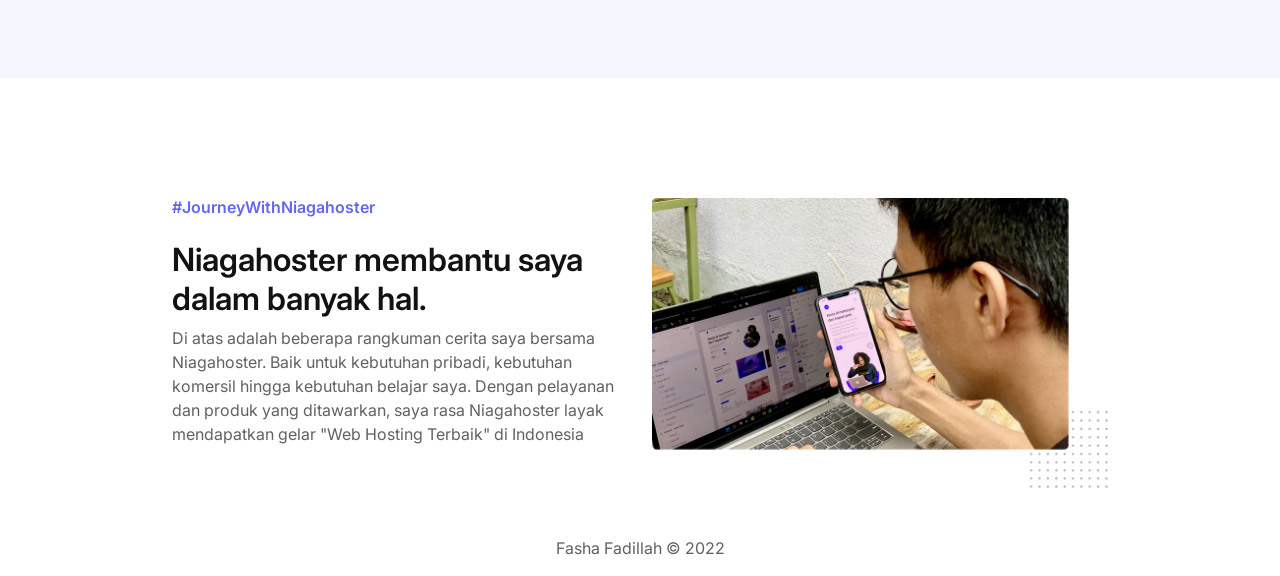
==== commit cc164c28: "Commit terakhir. Bismillah menang lomba" ====
--- a/index.html
+++ b/index.html
@@ -4,7 +4,9 @@
     <meta charset="utf-8" />
     <meta name="viewport" content="width=device-width, initial-scale=1" />
     <title>Fasha Fadillah | UI Designer</title>
-    <link rel="icon" type="image/x-icon" href="/assets/images/favicon-32x32.ico" />
+    <link rel="icon" sizes="16x16" type="image/x-icon" href="/assets/images/favicon-32x32.ico" />
+    <link rel="icon" sizes="32x32" type="image/x-icon" href="/assets/images/favicon-32x32.ico" />
+    <link rel="icon" sizes="96x96" type="image/x-icon" href="/assets/images/favicon-32x32.ico" />
     <link rel="preconnect" href="https://fonts.googleapis.com" />
     <link rel="preconnect" href="https://fonts.gstatic.com" crossorigin />
     <link href="https://fonts.googleapis.com/css2?family=Inter:wght@400;500;600;700&display=swap" rel="stylesheet" />
@@ -47,7 +49,7 @@
           <div class="col-xl-7 col-lg-7 col-md-7">
             <h1>Niagahoster membantu saya selangkah lebih maju.</h1>
             <p>Hi! Saya Muhamad Fasha Fadillah, kini bekerja sebagai UI designer dan juga Front-end developer. Saya akan bercerita bagaimana Niagahoster membantu saya dalam banyak hal.</p>
-            <a href="https://niagahoster.co.id" class="btn-hero">Visit Niagahoster ➜</a>
+            <a href="https://niagahoster.co.id" target="_blank" class="btn-hero">Visit Niagahoster ➜</a>
           </div>
           <div class="col-xl-4 col-lg-4 col-md-4 description">
             <img width="100%" class="mb-5" src="assets/images/niagahoster-logo-alt.png" alt="logo-niagahoster" />
@@ -98,7 +100,7 @@
         </div>
         <div class="row img-section">
           <div class="col">
-            <img width="100%" src="assets/images/customer-service.png" alt="customer-service" />
+            <img class="img-mengenal" width="100%" src="assets/images/customer-service.png" alt="customer-service" />
           </div>
         </div>
       </div>
@@ -140,18 +142,16 @@
     </section>
     <!-- FITUR NIAGAHOSTER -->
     <!-- MENGENAL NIAGAHOSTER -->
-    <section id="mengenal-niagahoster">
+    <section id="freelancer-niagahoster">
       <div class="container">
-        <div class="row">
-          <div class="col"></div>
-        </div>
-
-        <div class="row">
+        <div class="row d-flex align-items-end">
           <div class="col-xl-6">
             <h5>Niagahoster temannya freelancer</h5>
-            <h2>Niagahoster temannya freelancer</h2>
-            <p>Saya memulai karir saya terlebih dahulu sebagai freelancer UI designer dan juga freelance web developer. Niagahoster menjadi pilihan saya tatkala ada clients saya yang ingin membuat website.</p>
-            <p>Selain pelayanan yang sangat baik dan cepat, saya sering mendapatkan promo potongan harga yang akhirnya memangkas modal saya sebagai freelancer.</p>
+            <h2>Niagahoster dan proyek freelance.</h2>
+            <p>
+              Saya memulai karir saya terlebih dahulu sebagai freelancer UI designer dan juga freelance web developer. Niagahoster menjadi pilihan saya tatkala ada clients saya yang ingin membuat website. Selain pelayanan yang sangat baik
+              dan cepat, saya sering mendapatkan promo potongan harga yang akhirnya memangkas modal saya sebagai freelancer.
+            </p>
             <p>
               Kamu seorang freelancer dan ingin memangkas modalmu? Kunjungi <span> <a href="https://www.niagahoster.co.id/" target="_blank"> link ini!</a></span>
             </p>
@@ -159,7 +159,6 @@
           <div class="col-xl-6">
             <img width="100%" src="assets/images/foto-fasha.png" alt="foto-fasha" />
           </div>
-          <div class="row img-section"></div>
         </div>
       </div>
     </section>
@@ -167,15 +166,23 @@
     <!-- FOOTER -->
     <footer>
       <div class="container">
+        <div class="row d-flex align-items-start">
+          <div class="col-xl-6">
+            <h5>#JourneyWithNiagahoster</h5>
+            <h2>Niagahoster membantu saya dalam banyak hal.</h2>
+            <p>
+              Di atas adalah beberapa rangkuman cerita saya bersama Niagahoster. Baik untuk kebutuhan pribadi, kebutuhan komersil hingga kebutuhan belajar saya. Dengan pelayanan dan produk yang ditawarkan, saya rasa Niagahoster layak
+              mendapatkan gelar "Web Hosting Terbaik" di Indonesia
+            </p>
+          </div>
+          <div class="col-xl-6">
+            <img width="100%" src="assets/images/footer-img.png" alt="foto-fasha" />
+          </div>
+        </div>
         <div class="row">
-          <div class="col-xl-8">
-            <p>
-              Di atas adalah beberapa cerita saya bersama Niagahoster dari awal mengenal Niagahoster sampai saat ini, dan saya tetap memilih Niagahoster jika ingin membeli domain atau hosting. Perihal alasannya apa, di atas sudah saya
-              jabarkan dengan jelas. <span>#journeywithniagahoster</span>
-            </p>
-            <p>Fasha Fadillah © 2022</p>
+          <div class="col">
+            <p class="mt-5 text-center">Fasha Fadillah © 2022</p>
           </div>
-          <div class="col-xl-3"></div>
         </div>
       </div>
     </footer>
--- a/style.css
+++ b/style.css
@@ -39,6 +39,17 @@
   font-weight: 500;
   transition: all 0.7s;
 }
+.btn-hero:focus {
+  padding: 8px 24px;
+  color: white;
+  background-color: #4647a7;
+  text-decoration: none;
+  border-radius: 60px;
+  outline: 3px solid #dfe0f3;
+  font-size: 0.8rem;
+  font-weight: 500;
+  transition: all 0.7s;
+}
 
 #hero-section .content-hero {
   padding: 120px 0;
@@ -69,12 +80,15 @@
 #mengenal-niagahoster {
   background-color: #f5f5ff;
   padding: 120px 0;
+  position: relative;
+  z-index: -100;
 }
 #mengenal-niagahoster h5 {
   color: #6366f1;
   margin-bottom: 24px;
   font-weight: 600;
   font-size: 1rem;
+  z-index: 100;
 }
 #mengenal-niagahoster h2 {
   color: #121212;
@@ -85,7 +99,7 @@
   color: #616161;
   margin-top: 8px;
 }
-#mengenal-niagahoster img {
+#mengenal-niagahoster .img-mengenal {
   margin-top: 24px;
   border: 1px solid #e0e0e0;
   filter: drop-shadow(0px 1px 2px rgba(0, 0, 0, 0.12));
@@ -136,21 +150,87 @@
   font-weight: 600;
   text-decoration: none;
 }
-
+#freelancer-niagahoster {
+  background-color: #f5f5ff;
+  padding: 120px 0;
+}
+#freelancer-niagahoster h5 {
+  color: #6366f1;
+  margin-bottom: 24px;
+  font-weight: 600;
+  font-size: 1rem;
+}
+#freelancer-niagahoster h2 {
+  color: #121212;
+  font-size: 2rem;
+  font-weight: 600;
+}
+#freelancer-niagahoster p {
+  color: #616161;
+  margin-top: 8px;
+}
+#freelancer-niagahoster img {
+  border: 1px solid #e0e0e0;
+  filter: drop-shadow(0px 1px 2px rgba(0, 0, 0, 0.12));
+  border-radius: 6px;
+}
+
+#freelancer-niagahoster p span a {
+  color: #6366f1;
+  font-weight: 600;
+  text-decoration: none;
+}
+#freelancer-niagahoster p span a:hover {
+  color: #4647a7;
+  font-weight: 600;
+  text-decoration: none;
+}
+
+footer p {
+  color: #616161;
+}
+footer p span {
+  color: #6366f1;
+  font-weight: 600;
+}
 footer {
-  padding-top: 60px;
-  background-color: white;
+  background-color: #ffffff;
+  padding-top: 120px;
+}
+footer h5 {
+  color: #6366f1;
+  margin-bottom: 24px;
+  font-weight: 600;
+  font-size: 1rem;
+}
+footer h2 {
+  color: #121212;
+  font-size: 2rem;
+  font-weight: 600;
 }
 footer p {
   color: #616161;
-}
-footer p span {
-  color: #6366f1;
-  font-weight: 600;
-}
-
-@media (max-width: 767.98px) {
+  margin-top: 8px;
+}
+
+footer p span a {
+  color: #6366f1;
+  font-weight: 600;
+  text-decoration: none;
+}
+footer p span a:hover {
+  color: #4647a7;
+  font-weight: 600;
+  text-decoration: none;
+}
+
+@media (max-width: 767.97px) {
   #hero-section .description {
     margin-top: 60px;
   }
 }
+@media (min-width: 767.98px) {
+  .container {
+    width: 75%;
+  }
+}
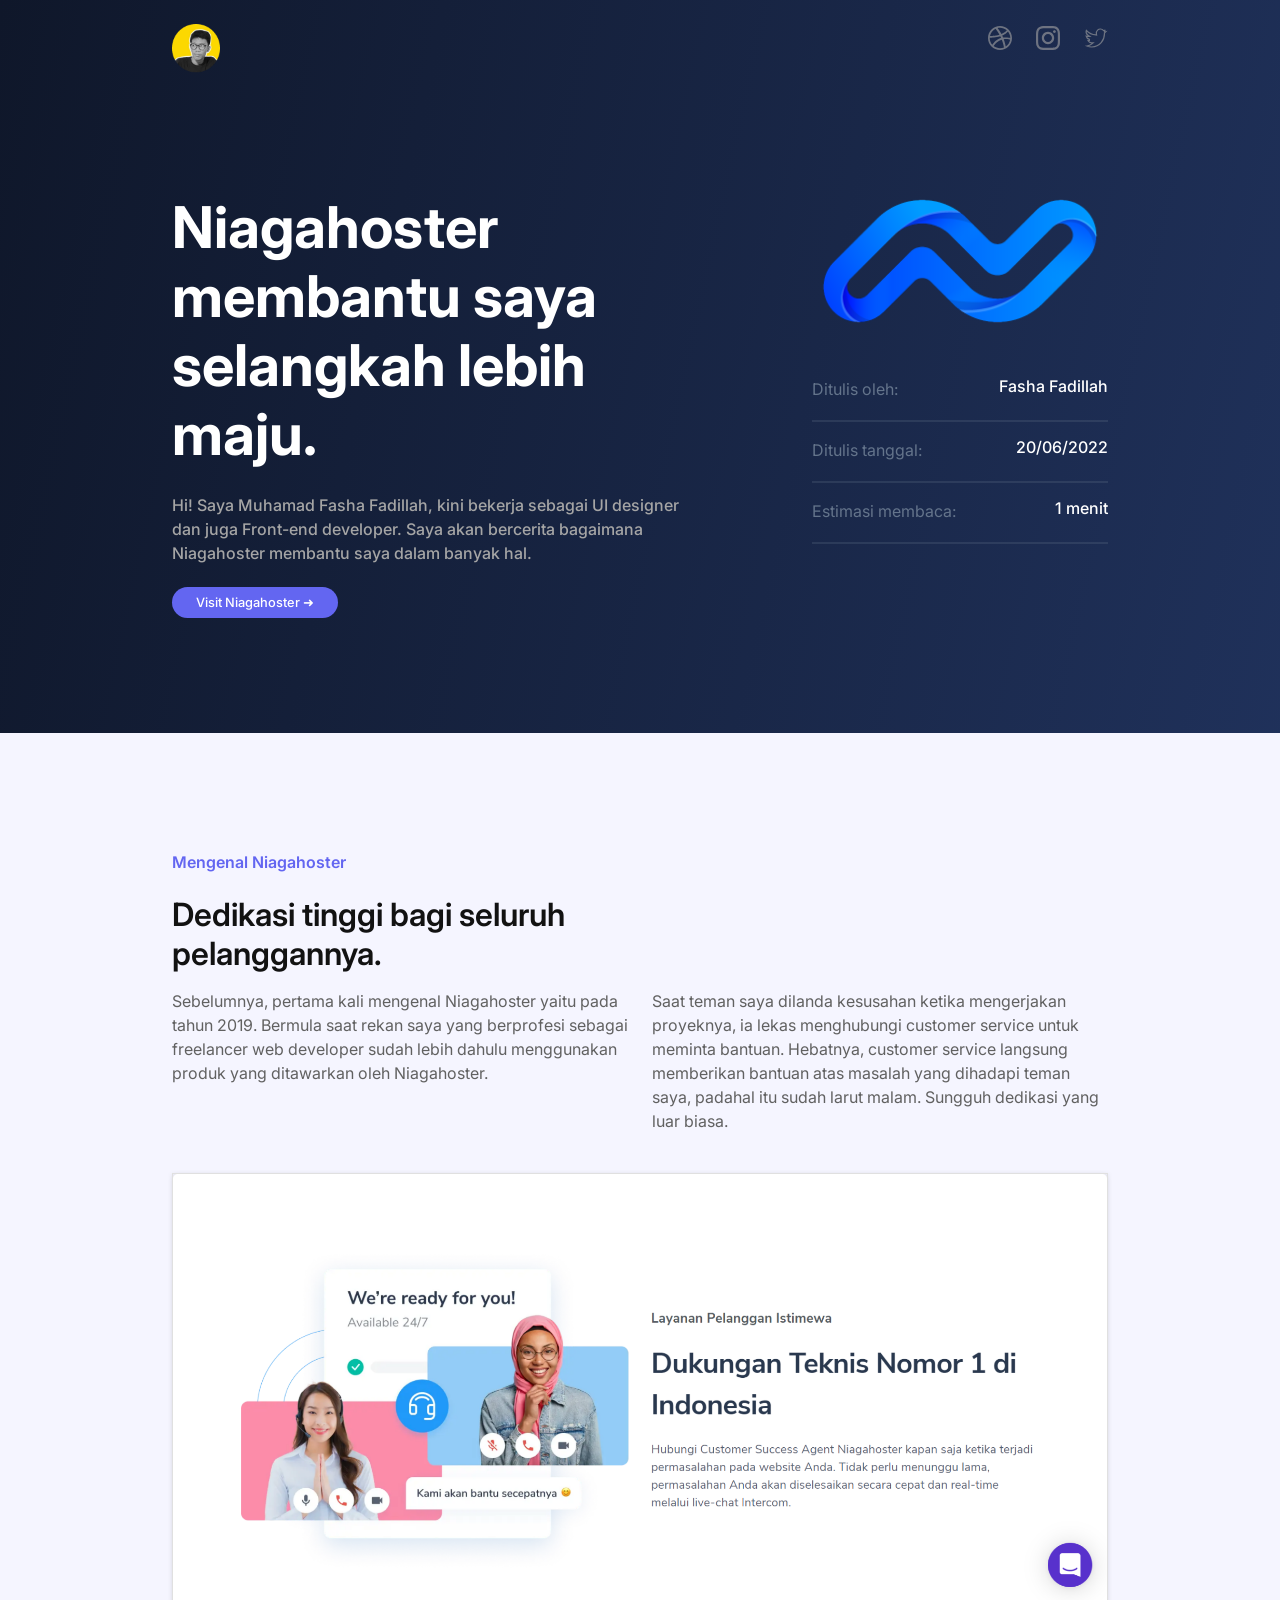
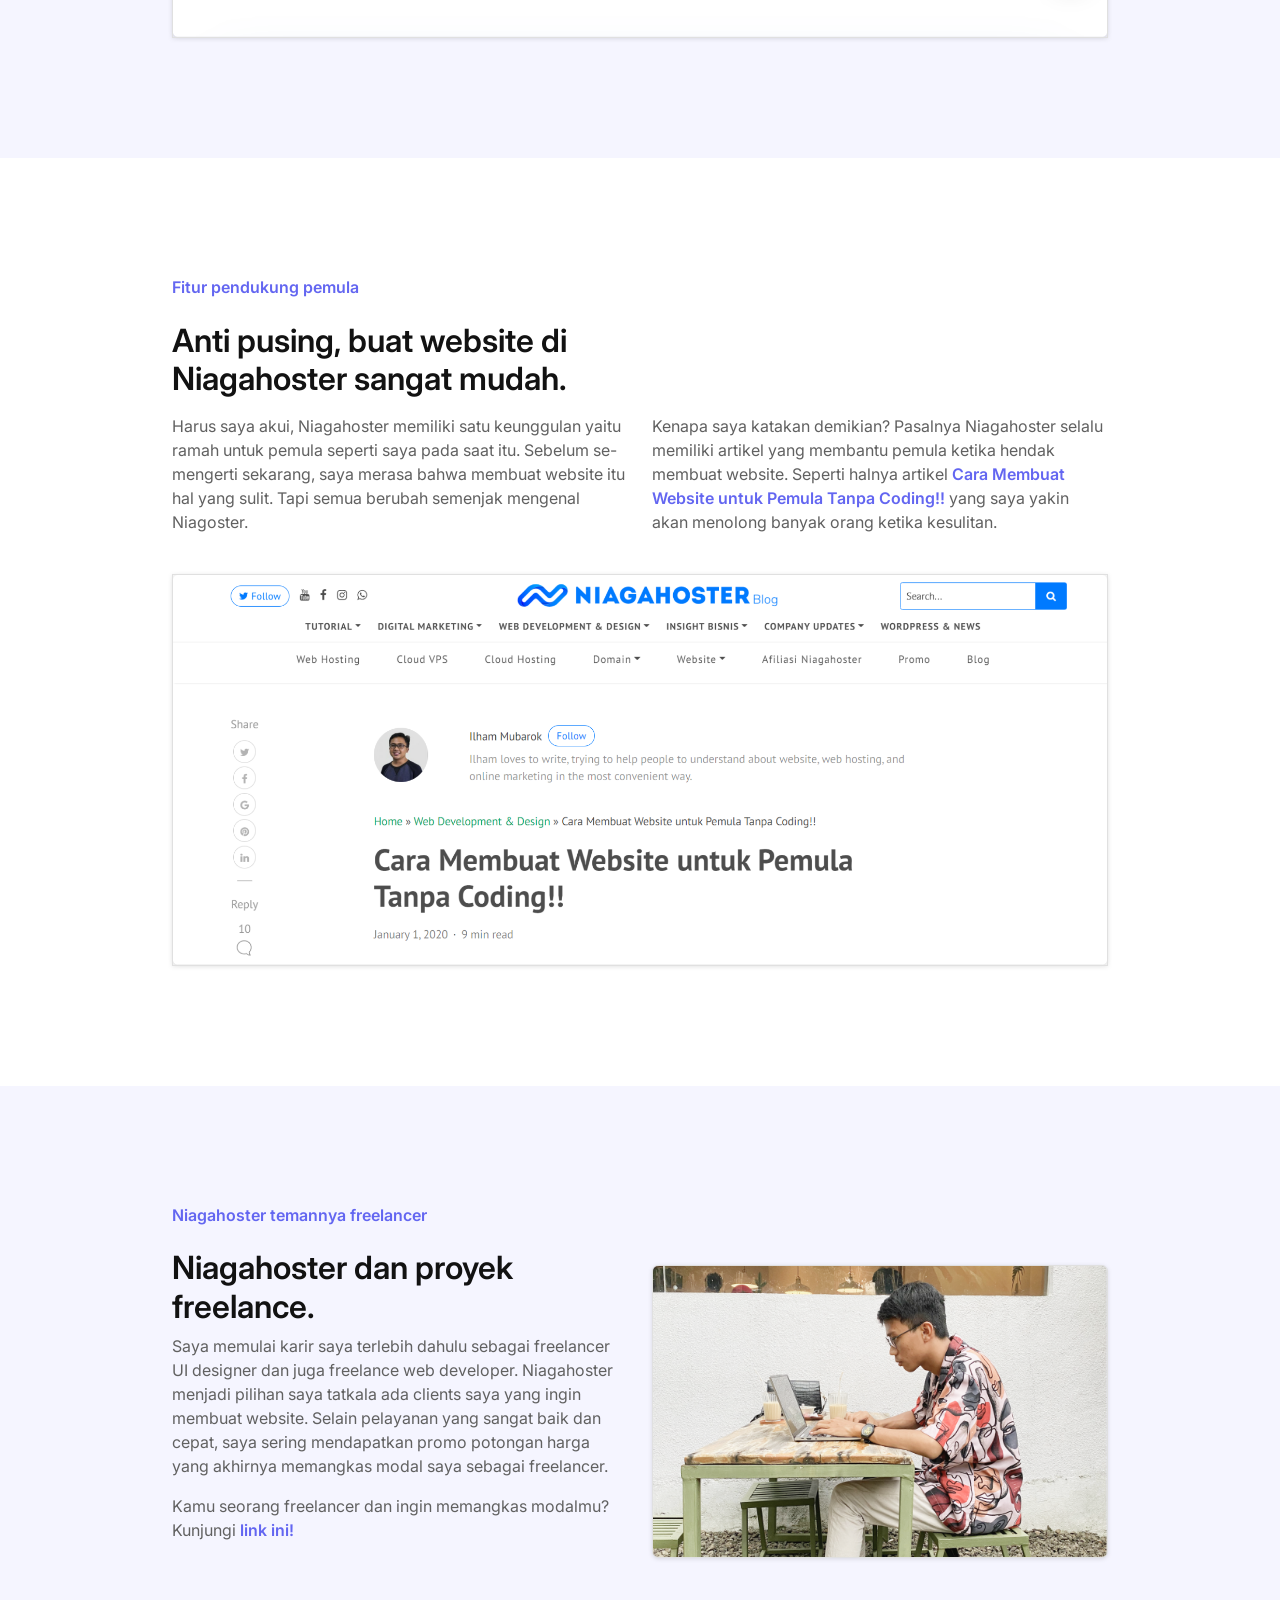
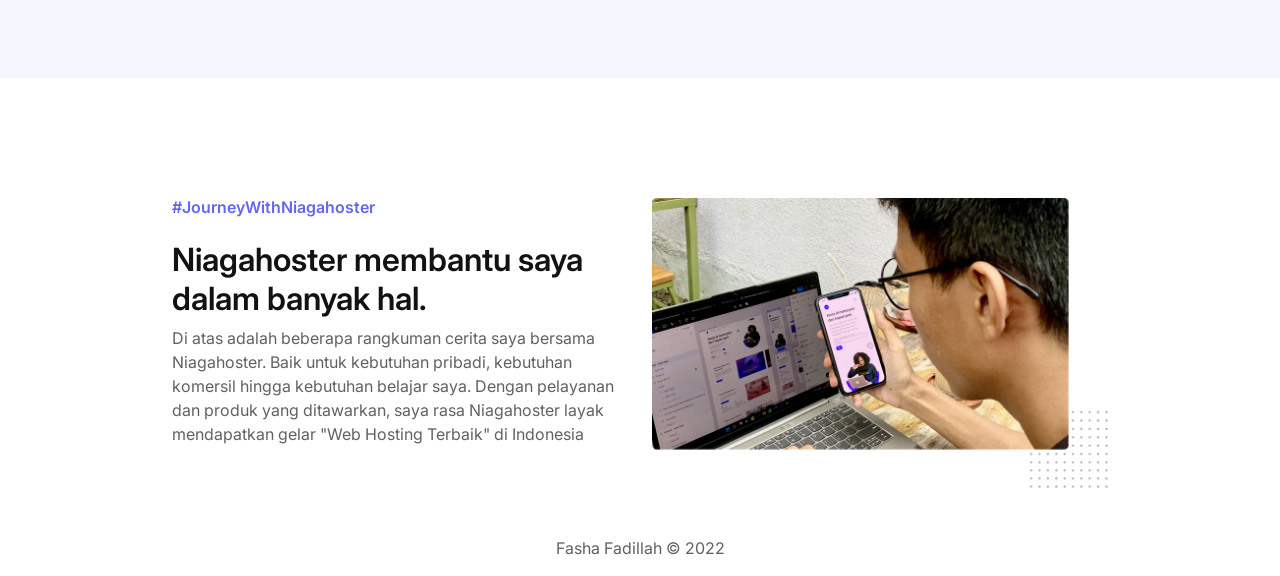
==== commit 5b92bc80: "mengubah deskripsi" ====
--- a/index.html
+++ b/index.html
@@ -59,8 +59,8 @@
             </div>
             <hr />
             <div class="d-flex justify-content-between">
-              <span>Dibuat tanggal:</span>
-              <h5>22/02/2022</h5>
+              <span>Ditulis tanggal:</span>
+              <h5>20/06/2022</h5>
             </div>
             <hr />
             <div class="d-flex justify-content-between">
